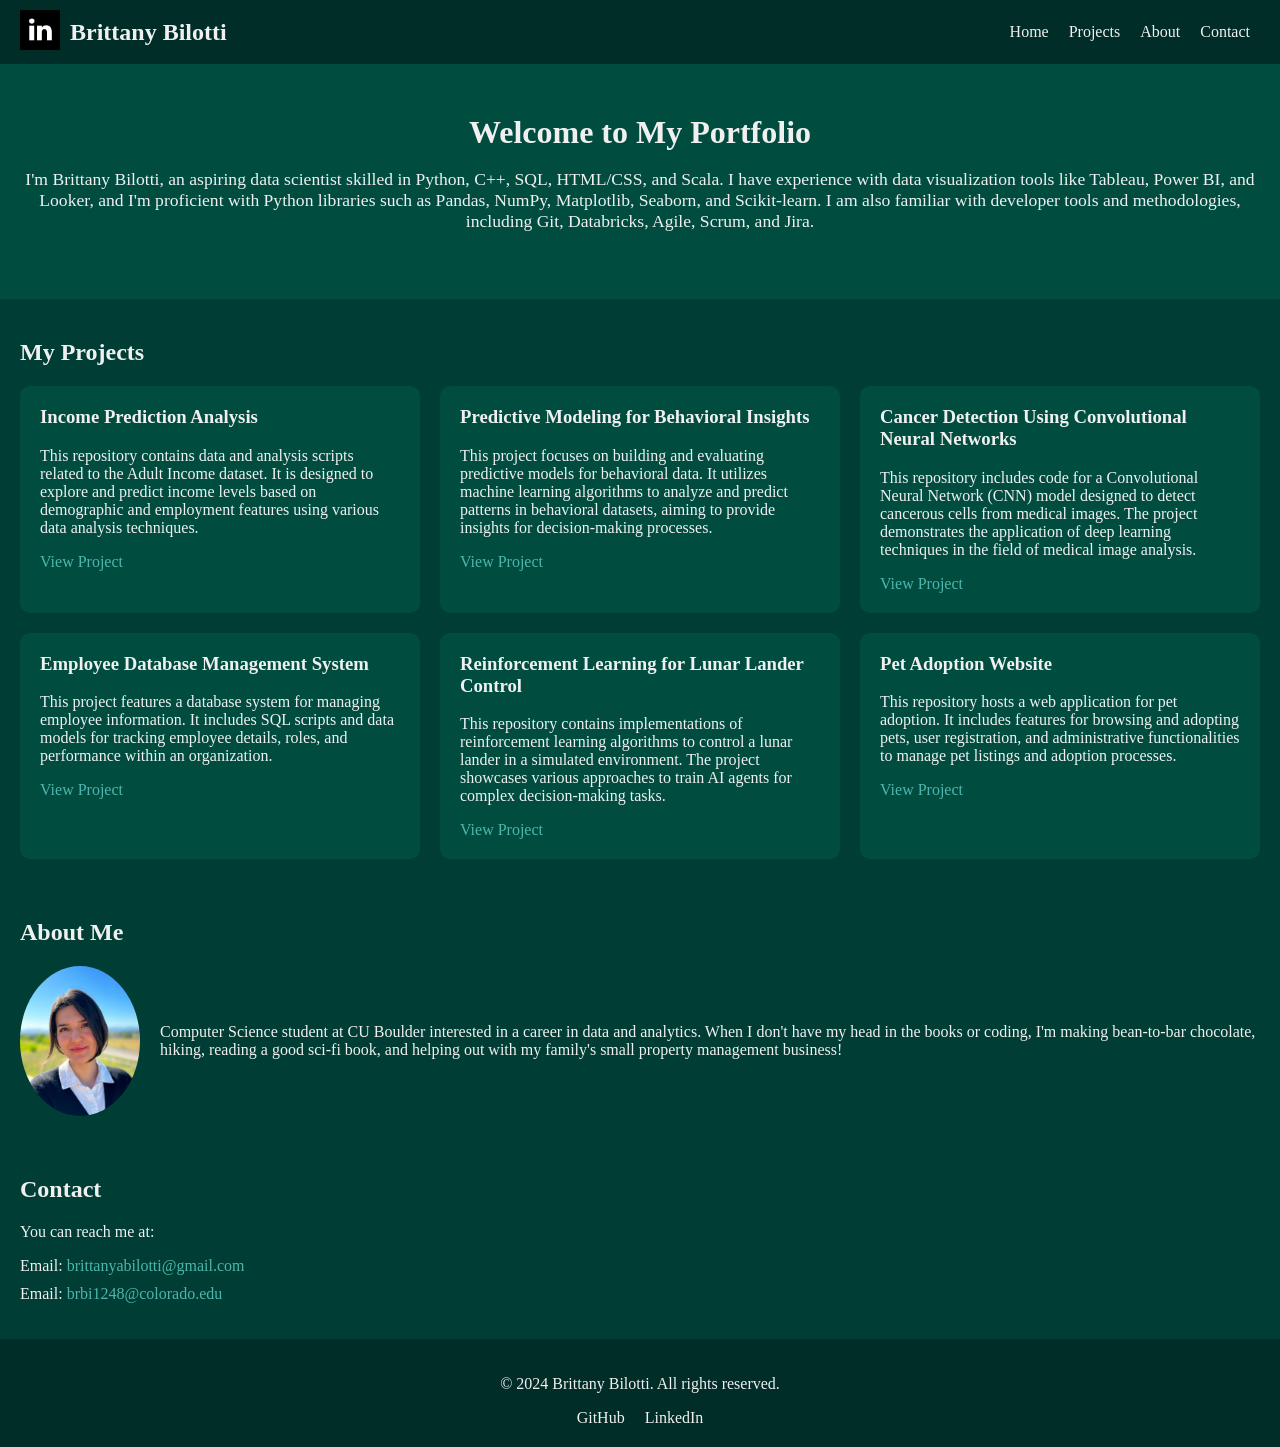
==== index.html @ fe2ffd47 "Update index.html" ====
<!DOCTYPE html>
<html lang="en">
<head>
    <meta charset="UTF-8">
    <meta name="viewport" content="width=device-width, initial-scale=1.0">
    <title>Brittany Bilotti - Data Scientist</title>
    <link rel="stylesheet" href="styles.css">
</head>
<body>
    <header>
        <div class="header-content">
            <a href="https://www.linkedin.com/in/brittanyalexbilotti" class="linkedin-icon">
                <img src="linkedin-logo.jpg" alt="LinkedIn">
            </a>
            <h1>Brittany Bilotti</h1>
            <nav>
                <ul>
                    <li><a href="#home">Home</a></li>
                    <li><a href="#projects">Projects</a></li>
                    <li><a href="#about">About</a></li>
                    <li><a href="#contact">Contact</a></li>
                </ul>
            </nav>
        </div>
    </header>
    <section id="home" class="hero">
    <h2>Welcome to My Portfolio</h2>
    <p>
        I'm Brittany Bilotti, an aspiring data scientist skilled in Python, C++, SQL, HTML/CSS, and Scala. I have experience with data visualization tools like Tableau, Power BI, and Looker, and I'm proficient with Python libraries such as Pandas, NumPy, Matplotlib, Seaborn, and Scikit-learn. I am also familiar with developer tools and methodologies, including Git, Databricks, Agile, Scrum, and Jira.
    </p>
</section>
    <section id="projects">
        <h2>My Projects</h2>
        <div class="project-grid">
            <!-- Project 1 -->
            <div class="project-card">
                <h3>Income Prediction Analysis</h3>
                <p>This repository contains data and analysis scripts related to the Adult Income dataset. It is designed to explore and predict income levels based on demographic and employment features using various data analysis techniques.</p>
                <a href="https://github.com/brbi1248/3022_Adult_Income_data" class="project-link">View Project</a>
            </div>

            <!-- Project 2 -->
            <div class="project-card">
                <h3>Predictive Modeling for Behavioral Insights</h3>
                <p>This project focuses on building and evaluating predictive models for behavioral data. It utilizes machine learning algorithms to analyze and predict patterns in behavioral datasets, aiming to provide insights for decision-making processes.</p>
                <a href="https://github.com/brbi1248/Behavioral-Predictive-Model" class="project-link">View Project</a>
            </div>

            <!-- Project 3 -->
            <div class="project-card">
                <h3>Cancer Detection Using Convolutional Neural Networks</h3>
                <p>This repository includes code for a Convolutional Neural Network (CNN) model designed to detect cancerous cells from medical images. The project demonstrates the application of deep learning techniques in the field of medical image analysis.</p>
                <a href="https://github.com/brbi1248/CNN_cancer_detection" class="project-link">View Project</a>
            </div>

            <!-- Project 4 -->
            <div class="project-card">
                <h3>Employee Database Management System</h3>
                <p>This project features a database system for managing employee information. It includes SQL scripts and data models for tracking employee details, roles, and performance within an organization.</p>
                <a href="https://github.com/brbi1248/Employee-Management-Database" class="project-link">View Project</a>
            </div>

            <!-- Project 5 -->
            <div class="project-card">
                <h3>Reinforcement Learning for Lunar Lander Control</h3>
                <p>This repository contains implementations of reinforcement learning algorithms to control a lunar lander in a simulated environment. The project showcases various approaches to train AI agents for complex decision-making tasks.</p>
                <a href="https://github.com/brbi1248/LunarLander_AI_ReinforcementLearning" class="project-link">View Project</a>
            </div>

            <!-- Project 6 -->
            <div class="project-card">
                <h3>Pet Adoption Website</h3>
                <p>This repository hosts a web application for pet adoption. It includes features for browsing and adopting pets, user registration, and administrative functionalities to manage pet listings and adoption processes.</p>
                <a href="https://github.com/brbi1248/Pet_Adoption_Website" class="project-link">View Project</a>
            </div>
        </div>
    </section>
    
    <section id="about">
        <h2>About Me</h2>
        <div class="about-content">
            <img src="profile-photo.jpg" alt="Profile Photo" class="profile-photo">
            <p>Computer Science student at CU Boulder interested in a career in data and analytics. When I don't have my head in the books or coding, I'm making bean-to-bar chocolate, hiking, reading a good sci-fi book, and helping out with my family's small property management business!</p>
        </div>
    </section>
    
    <section id="contact">
        <h2>Contact</h2>
        <p>You can reach me at:</p>
        <ul>
            <li>Email: <a href="mailto:brittanyabilotti@gmail.com">brittanyabilotti@gmail.com</a></li>
            <li>Email: <a href="mailto:brbi1248@colorado.edu">brbi1248@colorado.edu</a></li>
        </ul>
    </section>
    
    <footer>
        <p>&copy; 2024 Brittany Bilotti. All rights reserved.</p>
        <ul>
            <li><a href="https://github.com/brbi1248/brbi1248.github.io">GitHub</a></li>
            <li><a href="https://www.linkedin.com/in/brittanyalexbilotti">LinkedIn</a></li>
        </ul>
    </footer>
</body>
</html>
---- styles.css ----
/* General body styling */
body {
    font-family: 'Playfair Display', serif; /* Use Playfair Display font */
    background-color: #003d34; /* Dark forest green background */
    color: #f0f0f0; /* Off-white text color with a warmer tone */
    margin: 0;
    padding: 0;
}

/* Hero section styling */
.hero {
    background-color: #004d40; /* Background color of the hero section */
    padding: 20px 10px; /* Reduced padding for a more compact look */
    text-align: center;
}

.hero h2 {
    margin: 0;
    font-size: 1.8em; /* Slightly smaller font size */
    font-family: 'Playfair Display', serif;
    color: #f0f0f0; /* Off-white text color */
}

.hero p {
    font-size: 1.1em; /* Slightly smaller font size */
    color: #f0f0f0; /* Off-white text color */
}

.skills-list {
    list-style-type: none;
    padding: 0;
    margin: 20px 0; /* Adjusted margin */
    display: inline-block; /* Keeps the list centered */
}

.skills-list li {
    margin-bottom: 8px; /* Reduced margin for a more compact appearance */
    font-size: 1em; /* Consistent font size */
    color: #f0f0f0; /* Off-white text color */
}

.skills-list li strong {
    color: #4db6ac; /* Teal color for categories */
}



/* Header styling */
header {
    background-color: #002d27; /* Slightly darker green for header */
    padding: 10px 20px; /* Adjusted padding */
    color: #f0f0f0; /* Off-white text color with a warmer tone */
}

.header-content {
    display: flex;
    align-items: center;
}

.header-content h1 {
    margin: 0;
    margin-left: 10px; /* Space between LinkedIn icon and name */
    font-size: 1.5em; /* Adjust font size if needed */
}

nav {
    margin-left: auto; /* Pushes the navigation to the right */
}

nav ul {
    list-style-type: none;
    margin: 0;
    padding: 0;
    display: flex;
}

nav ul li {
    margin: 0 10px;
}

nav ul li a {
    color: #f0f0f0; /* Off-white text color with a warmer tone */
    text-decoration: none;
}

/* LinkedIn icon styling */
.linkedin-icon img {
    width: 40px; /* Adjust the size as needed */
    height: auto; /* Maintain aspect ratio */
}

/* Hero section styling */
.hero {
    background-color: #004d40; /* Slightly lighter green */
    padding: 50px 20px;
    text-align: center;
}

.hero h2 {
    margin: 0;
    font-size: 2em;
    font-family: 'Playfair Display', serif; /* Ensure h2 uses Playfair Display */
    color: #f0f0f0; /* Off-white text color with a warmer tone */
}

/* Project section styling */
#projects {
    padding: 20px;
}

.project-grid {
    display: grid;
    grid-template-columns: repeat(auto-fill, minmax(300px, 1fr));
    gap: 20px;
}

.project-card {
    background-color: #004d40; /* Slightly lighter green */
    padding: 20px;
    border-radius: 10px;
}

.project-card h3 {
    margin-top: 0;
    font-family: 'Playfair Display', serif; /* Ensure project titles use Playfair Display */
    color: #f0f0f0; /* Off-white text color with a warmer tone */
}

.project-link {
    color: #4db6ac; /* Teal color for links */
    text-decoration: none;
}

/* About section styling */
#about {
    padding: 20px;
}

.about-content {
    display: flex;
    align-items: center;
    gap: 20px;
}

.profile-photo {
    border-radius: 50%;
    width: 150px; /* Adjust size as needed */
    height: 150px; /* Adjust size as needed */
    object-fit: cover;
}

/* Contact section styling */
#contact {
    padding: 20px;
}

#contact ul {
    list-style-type: none;
    padding: 0;
}

#contact ul li {
    margin-bottom: 10px;
}

#contact a {
    color: #4db6ac; /* Teal color for links */
    text-decoration: none;
}

/* Footer styling */
footer {
    background-color: #002d27; /* Slightly darker green for footer */
    padding: 20px;
    text-align: center;
    color: #f0f0f0; /* Off-white text color with a warmer tone */
}

footer ul {
    list-style-type: none;
    padding: 0;
    margin: 0;
    display: flex;
    justify-content: center;
}

footer ul li {
    margin: 0 10px;
}

footer ul li a {
    color: #f0f0f0; /* Off-white text color with a warmer tone */
    text-decoration: none;
}
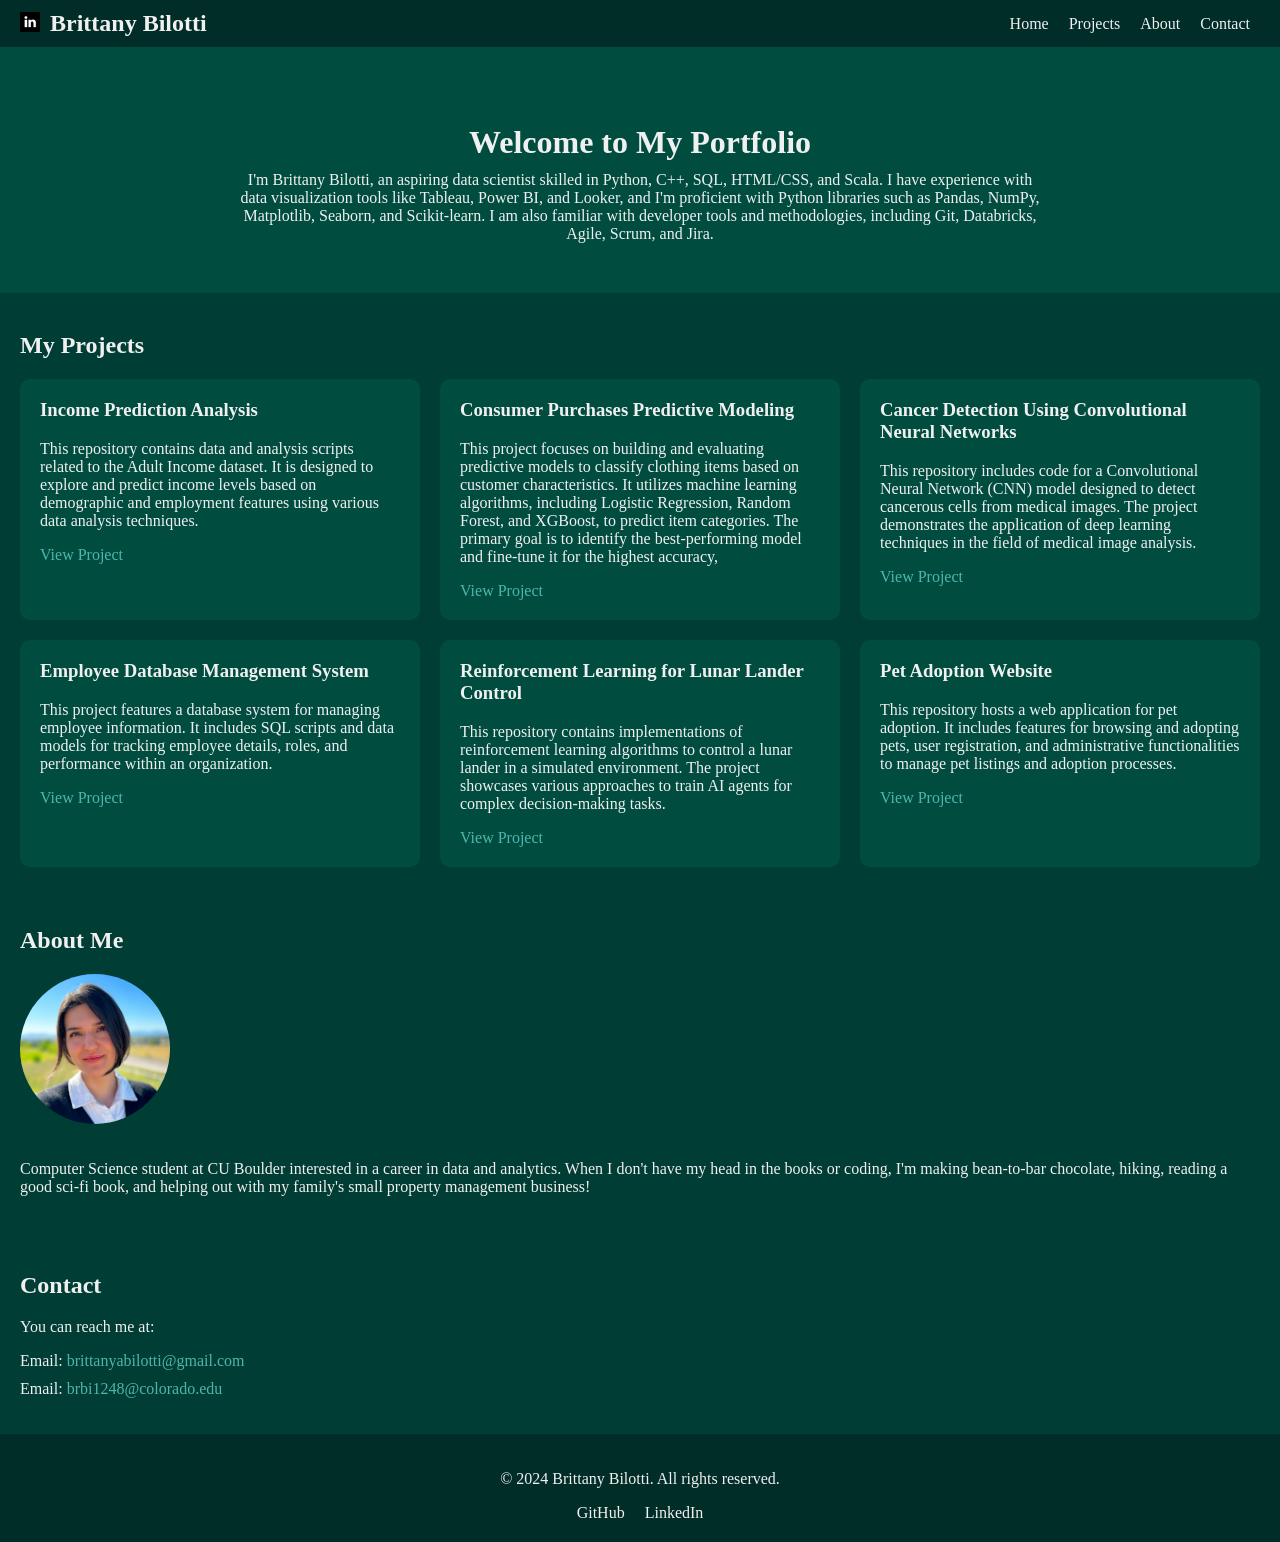
==== commit 0ff508f5: "Update index.html" ====
--- a/index.html
+++ b/index.html
@@ -41,8 +41,8 @@
 
             <!-- Project 2 -->
             <div class="project-card">
-                <h3>Predictive Modeling for Behavioral Insights</h3>
-                <p>This project focuses on building and evaluating predictive models for behavioral data. It utilizes machine learning algorithms to analyze and predict patterns in behavioral datasets, aiming to provide insights for decision-making processes.</p>
+                <h3>Consumer Purchases Predictive Modeling</h3>
+                <p>This project focuses on building and evaluating predictive models to classify clothing items based on customer characteristics. It utilizes machine learning algorithms, including Logistic Regression, Random Forest, and XGBoost, to predict item categories. The primary goal is to identify the best-performing model and fine-tune it for the highest accuracy,</p></p>
                 <a href="https://github.com/brbi1248/Behavioral-Predictive-Model" class="project-link">View Project</a>
             </div>
 
--- a/styles.css
+++ b/styles.css
@@ -9,41 +9,23 @@
 
 /* Hero section styling */
 .hero {
-    background-color: #004d40; /* Background color of the hero section */
-    padding: 20px 10px; /* Reduced padding for a more compact look */
+    background-color: #004d40; /* Slightly lighter green */
+    padding: 50px 20px;
     text-align: center;
 }
 
 .hero h2 {
-    margin: 0;
-    font-size: 1.8em; /* Slightly smaller font size */
-    font-family: 'Playfair Display', serif;
+    font-size: 2em;
+    margin-bottom: 10px;
     color: #f0f0f0; /* Off-white text color */
 }
 
 .hero p {
-    font-size: 1.1em; /* Slightly smaller font size */
+    font-size: 1em;
     color: #f0f0f0; /* Off-white text color */
+    max-width: 800px; /* Limit width for better readability */
+    margin: 0 auto; /* Center the text */
 }
-
-.skills-list {
-    list-style-type: none;
-    padding: 0;
-    margin: 20px 0; /* Adjusted margin */
-    display: inline-block; /* Keeps the list centered */
-}
-
-.skills-list li {
-    margin-bottom: 8px; /* Reduced margin for a more compact appearance */
-    font-size: 1em; /* Consistent font size */
-    color: #f0f0f0; /* Off-white text color */
-}
-
-.skills-list li strong {
-    color: #4db6ac; /* Teal color for categories */
-}
-
-
 
 /* Header styling */
 header {
@@ -54,14 +36,20 @@
 
 .header-content {
     display: flex;
-    align-items: center;
+    align-items: center; /* Align items vertically */
 }
 
 .header-content h1 {
-    margin: 0;
-    margin-left: 10px; /* Space between LinkedIn icon and name */
+    margin: 0 0 0 10px; /* Space between LinkedIn icon and name */
     font-size: 1.5em; /* Adjust font size if needed */
 }
+
+/* LinkedIn icon styling */
+.linkedin-icon img {
+    width: 20px; /* Adjust size as needed */
+    height: auto; /* Maintain aspect ratio */
+}
+
 
 nav {
     margin-left: auto; /* Pushes the navigation to the right */
@@ -71,36 +59,16 @@
     list-style-type: none;
     margin: 0;
     padding: 0;
-    display: flex;
+    display: flex; /* Keep navigation in a row */
 }
 
 nav ul li {
-    margin: 0 10px;
+    margin: 0 10px; /* Space between nav items */
 }
 
 nav ul li a {
     color: #f0f0f0; /* Off-white text color with a warmer tone */
     text-decoration: none;
-}
-
-/* LinkedIn icon styling */
-.linkedin-icon img {
-    width: 40px; /* Adjust the size as needed */
-    height: auto; /* Maintain aspect ratio */
-}
-
-/* Hero section styling */
-.hero {
-    background-color: #004d40; /* Slightly lighter green */
-    padding: 50px 20px;
-    text-align: center;
-}
-
-.hero h2 {
-    margin: 0;
-    font-size: 2em;
-    font-family: 'Playfair Display', serif; /* Ensure h2 uses Playfair Display */
-    color: #f0f0f0; /* Off-white text color with a warmer tone */
 }
 
 /* Project section styling */
@@ -110,7 +78,7 @@
 
 .project-grid {
     display: grid;
-    grid-template-columns: repeat(auto-fill, minmax(300px, 1fr));
+    grid-template-columns: repeat(auto-fill, minmax(300px, 1fr)); /* Responsive grid */
     gap: 20px;
 }
 
@@ -122,7 +90,6 @@
 
 .project-card h3 {
     margin-top: 0;
-    font-family: 'Playfair Display', serif; /* Ensure project titles use Playfair Display */
     color: #f0f0f0; /* Off-white text color with a warmer tone */
 }
 
@@ -140,6 +107,7 @@
     display: flex;
     align-items: center;
     gap: 20px;
+    flex-wrap: wrap; /* Allow wrapping for smaller screens */
 }
 
 .profile-photo {
@@ -192,3 +160,25 @@
     color: #f0f0f0; /* Off-white text color with a warmer tone */
     text-decoration: none;
 }
+
+/* Responsive styles */
+@media (max-width: 600px) {
+    .header-content {
+        flex-direction: column; /* Stack header items vertically */
+        align-items: flex-start; /* Align items to the left */
+    }
+
+    nav ul {
+        flex-direction: column; /* Stack navigation links */
+        align-items: flex-start; /* Align links to the left */
+    }
+
+    nav ul li {
+        margin: 5px 0; /* Adjust margin for vertical stacking */
+    }
+
+    .about-content {
+        flex-direction: column; /* Stack about section items */
+        text-align: center; /* Center text */
+    }
+}
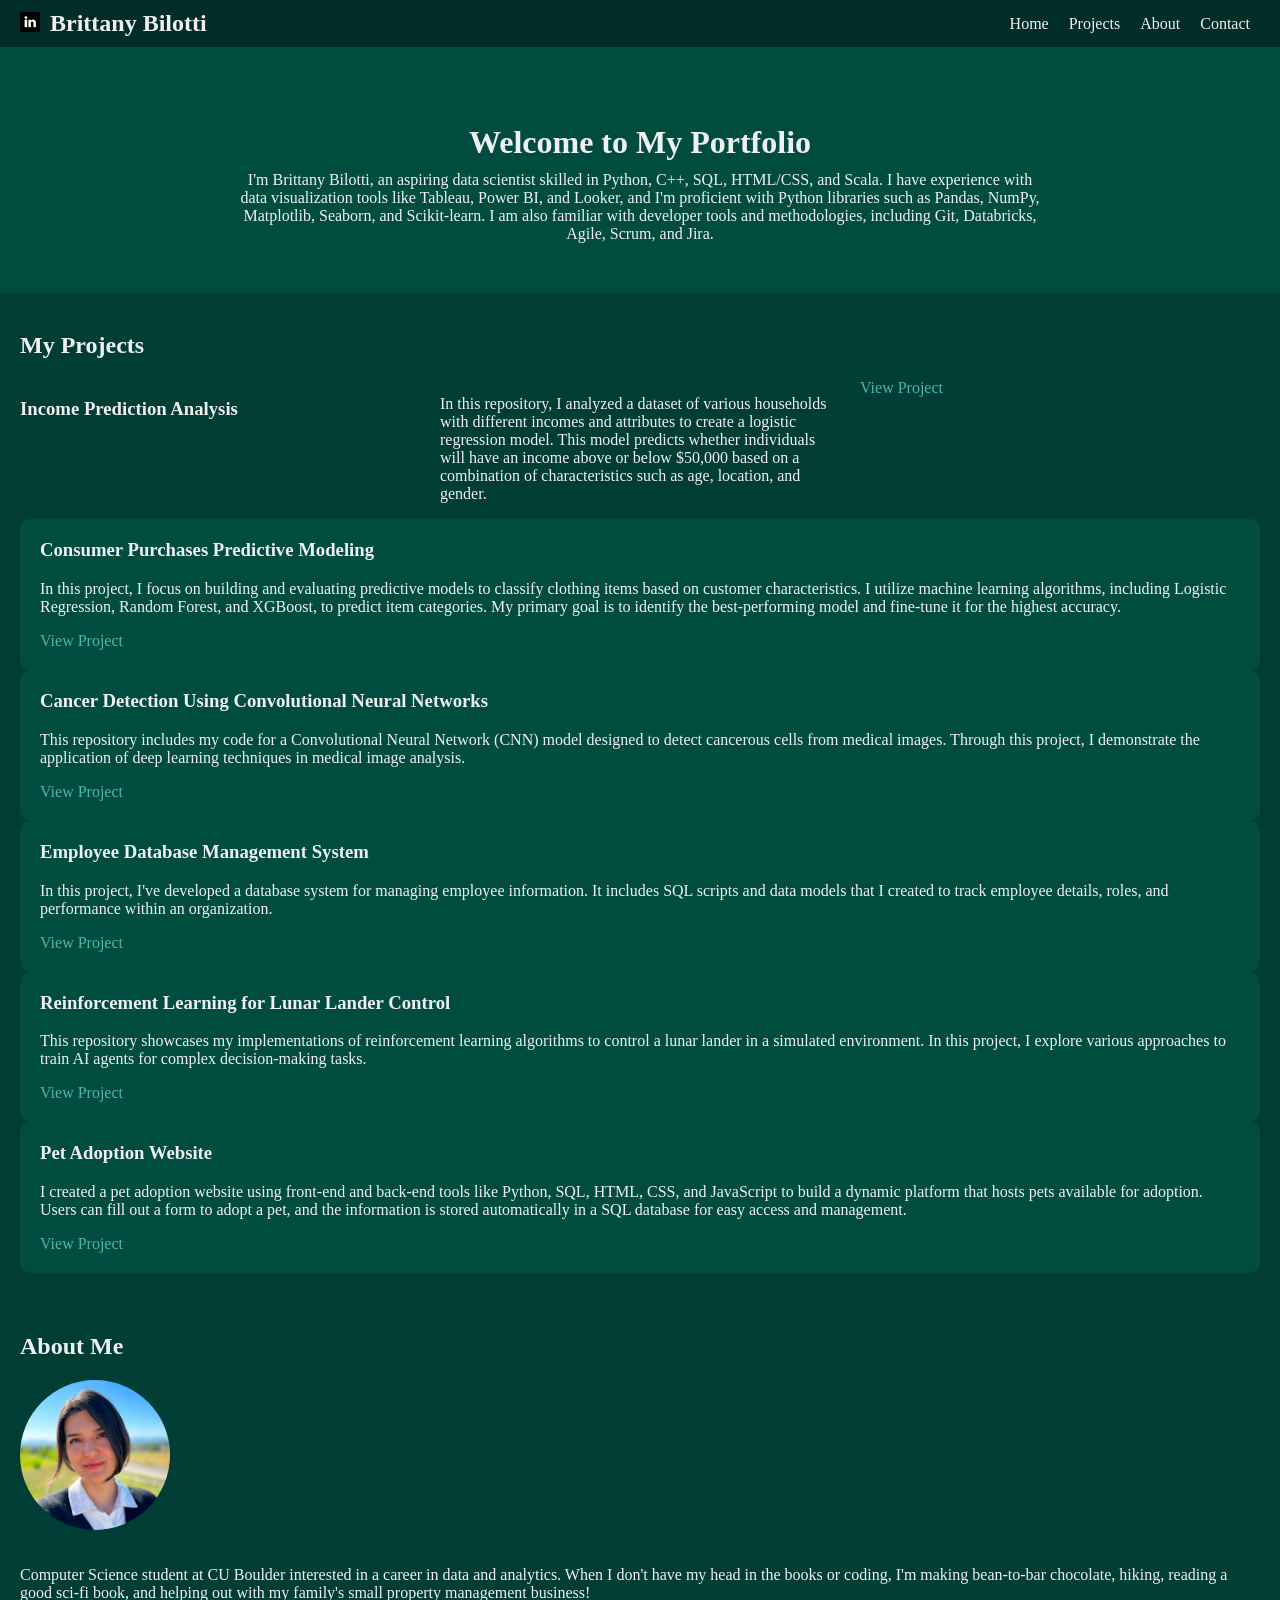
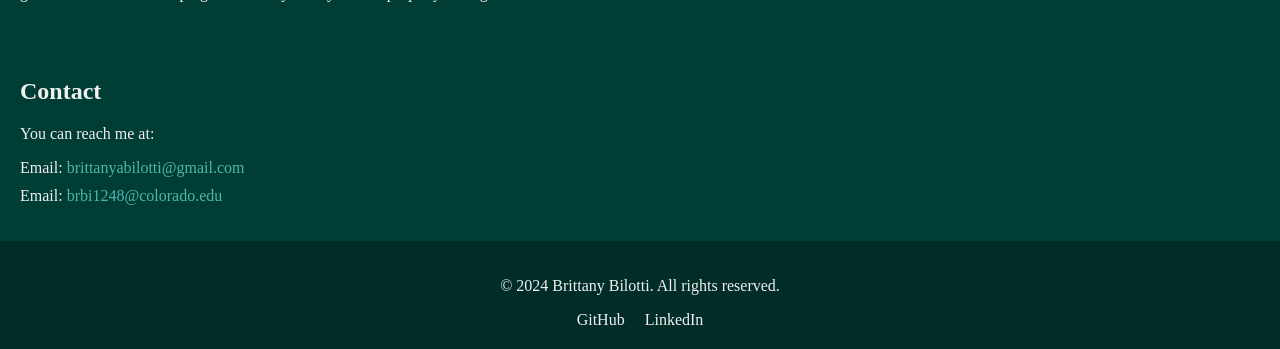
==== commit 309503b3: "Update index.html" ====
--- a/index.html
+++ b/index.html
@@ -32,47 +32,45 @@
     <section id="projects">
         <h2>My Projects</h2>
         <div class="project-grid">
-            <!-- Project 1 -->
-            <div class="project-card">
-                <h3>Income Prediction Analysis</h3>
-                <p>This repository contains data and analysis scripts related to the Adult Income dataset. It is designed to explore and predict income levels based on demographic and employment features using various data analysis techniques.</p>
-                <a href="https://github.com/brbi1248/3022_Adult_Income_data" class="project-link">View Project</a>
-            </div>
+            <h3>Income Prediction Analysis</h3>
+<p>In this repository, I analyzed a dataset of various households with different incomes and attributes to create a logistic regression model. This model predicts whether individuals will have an income above or below $50,000 based on a combination of characteristics such as age, location, and gender.</p>
+<a href="https://github.com/brbi1248/3022_Adult_Income_data" class="project-link">View Project</a>
+</div>
 
-            <!-- Project 2 -->
-            <div class="project-card">
-                <h3>Consumer Purchases Predictive Modeling</h3>
-                <p>This project focuses on building and evaluating predictive models to classify clothing items based on customer characteristics. It utilizes machine learning algorithms, including Logistic Regression, Random Forest, and XGBoost, to predict item categories. The primary goal is to identify the best-performing model and fine-tune it for the highest accuracy,</p></p>
-                <a href="https://github.com/brbi1248/Behavioral-Predictive-Model" class="project-link">View Project</a>
-            </div>
+<!-- Project 2 -->
+<div class="project-card">
+    <h3>Consumer Purchases Predictive Modeling</h3>
+    <p>In this project, I focus on building and evaluating predictive models to classify clothing items based on customer characteristics. I utilize machine learning algorithms, including Logistic Regression, Random Forest, and XGBoost, to predict item categories. My primary goal is to identify the best-performing model and fine-tune it for the highest accuracy.</p>
+    <a href="https://github.com/brbi1248/Consumer-Purchase-Predictive-Model" class="project-link">View Project</a>
+</div>
 
-            <!-- Project 3 -->
-            <div class="project-card">
-                <h3>Cancer Detection Using Convolutional Neural Networks</h3>
-                <p>This repository includes code for a Convolutional Neural Network (CNN) model designed to detect cancerous cells from medical images. The project demonstrates the application of deep learning techniques in the field of medical image analysis.</p>
-                <a href="https://github.com/brbi1248/CNN_cancer_detection" class="project-link">View Project</a>
-            </div>
+<!-- Project 3 -->
+<div class="project-card">
+    <h3>Cancer Detection Using Convolutional Neural Networks</h3>
+    <p>This repository includes my code for a Convolutional Neural Network (CNN) model designed to detect cancerous cells from medical images. Through this project, I demonstrate the application of deep learning techniques in medical image analysis.</p>
+    <a href="https://github.com/brbi1248/CNN_cancer_detection" class="project-link">View Project</a>
+</div>
 
-            <!-- Project 4 -->
-            <div class="project-card">
-                <h3>Employee Database Management System</h3>
-                <p>This project features a database system for managing employee information. It includes SQL scripts and data models for tracking employee details, roles, and performance within an organization.</p>
-                <a href="https://github.com/brbi1248/Employee-Management-Database" class="project-link">View Project</a>
-            </div>
+<!-- Project 4 -->
+<div class="project-card">
+    <h3>Employee Database Management System</h3>
+    <p>In this project, I've developed a database system for managing employee information. It includes SQL scripts and data models that I created to track employee details, roles, and performance within an organization.</p>
+    <a href="https://github.com/brbi1248/Employee-Management-Database" class="project-link">View Project</a>
+</div>
 
-            <!-- Project 5 -->
-            <div class="project-card">
-                <h3>Reinforcement Learning for Lunar Lander Control</h3>
-                <p>This repository contains implementations of reinforcement learning algorithms to control a lunar lander in a simulated environment. The project showcases various approaches to train AI agents for complex decision-making tasks.</p>
-                <a href="https://github.com/brbi1248/LunarLander_AI_ReinforcementLearning" class="project-link">View Project</a>
-            </div>
+<!-- Project 5 -->
+<div class="project-card">
+    <h3>Reinforcement Learning for Lunar Lander Control</h3>
+    <p>This repository showcases my implementations of reinforcement learning algorithms to control a lunar lander in a simulated environment. In this project, I explore various approaches to train AI agents for complex decision-making tasks.</p>
+    <a href="https://github.com/brbi1248/LunarLander_AI_ReinforcementLearning" class="project-link">View Project</a>
+</div>
 
-            <!-- Project 6 -->
-            <div class="project-card">
-                <h3>Pet Adoption Website</h3>
-                <p>This repository hosts a web application for pet adoption. It includes features for browsing and adopting pets, user registration, and administrative functionalities to manage pet listings and adoption processes.</p>
-                <a href="https://github.com/brbi1248/Pet_Adoption_Website" class="project-link">View Project</a>
-            </div>
+<!-- Project 6 -->
+<div class="project-card">
+    <h3>Pet Adoption Website</h3>
+    <p>I created a pet adoption website using front-end and back-end tools like Python, SQL, HTML, CSS, and JavaScript to build a dynamic platform that hosts pets available for adoption. Users can fill out a form to adopt a pet, and the information is stored automatically in a SQL database for easy access and management.</p>
+    <a href="https://github.com/brbi1248/Pet_Adoption_Website" class="project-link">View Project</a>
+</div>
         </div>
     </section>
     
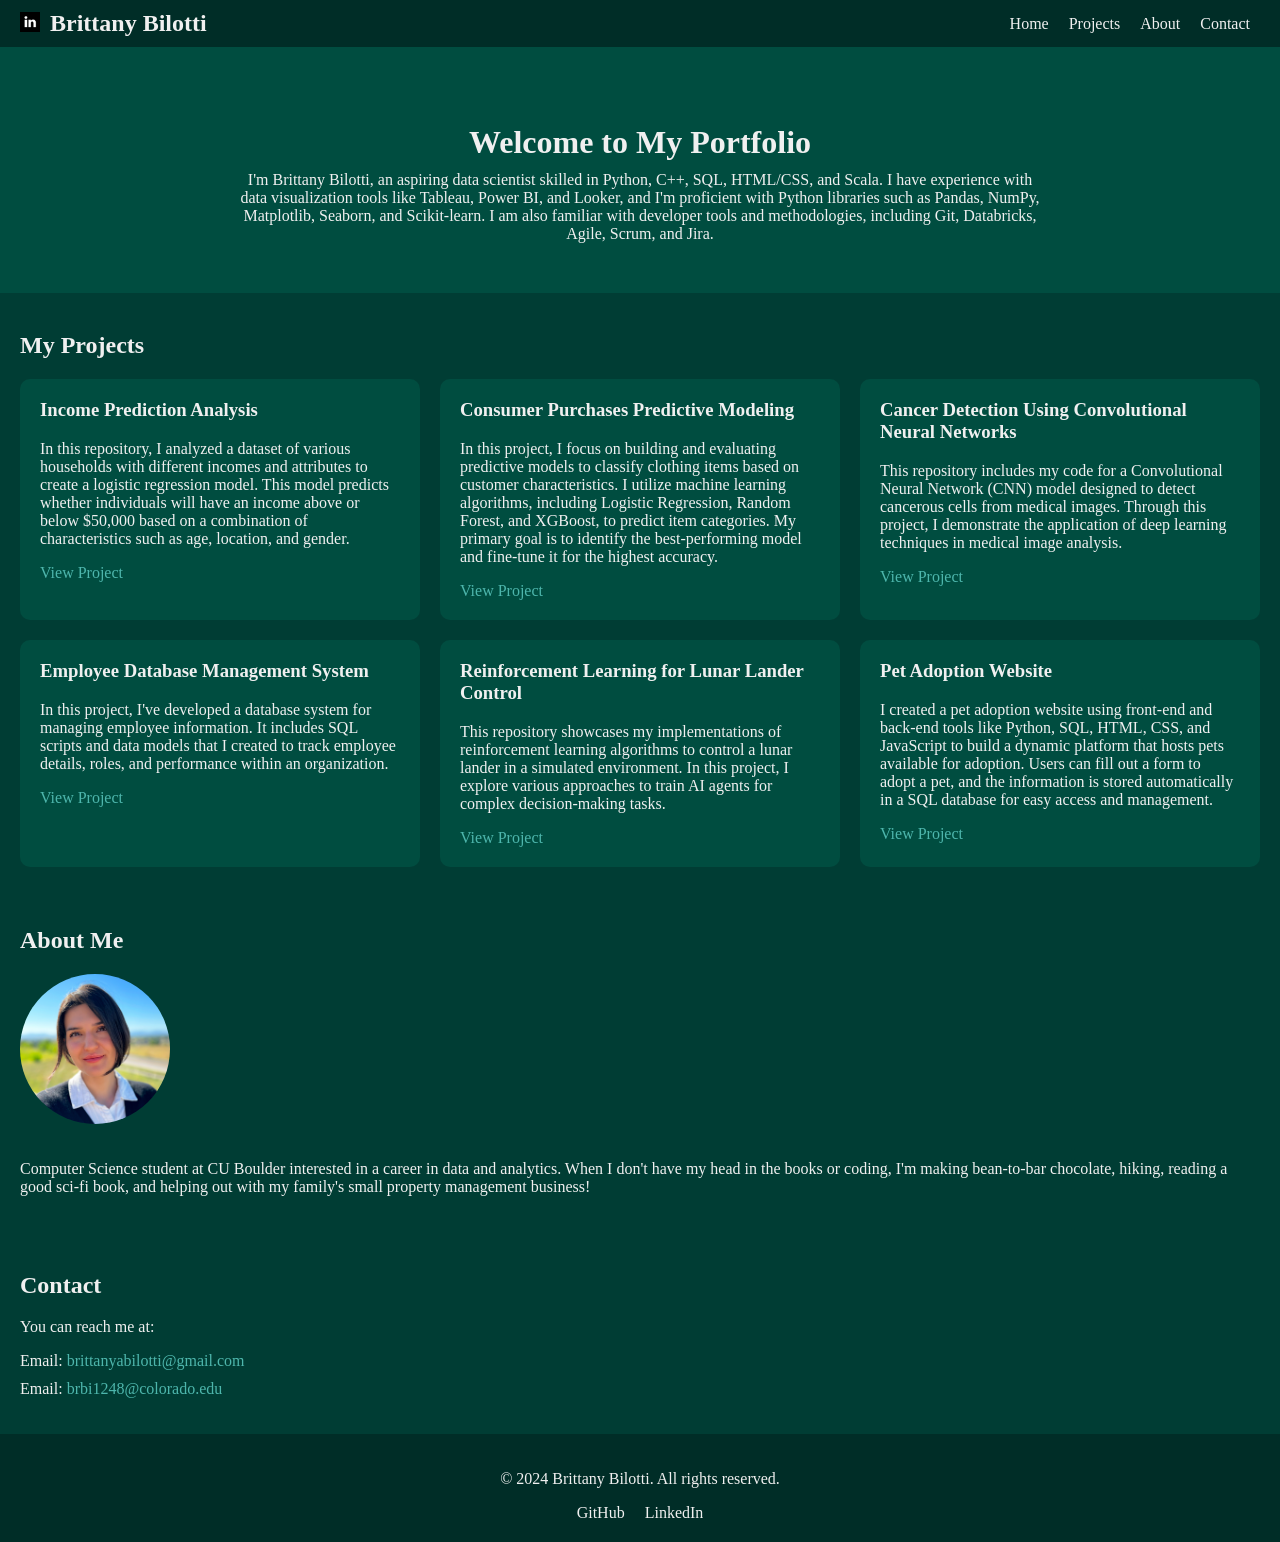
==== commit b84aab55: "Update index.html" ====
--- a/index.html
+++ b/index.html
@@ -3,14 +3,14 @@
 <head>
     <meta charset="UTF-8">
     <meta name="viewport" content="width=device-width, initial-scale=1.0">
-    <title>Brittany Bilotti - Data Scientist</title>
+    <title>Brittany Bilotti - Data Scientist Portfolio</title>
     <link rel="stylesheet" href="styles.css">
 </head>
 <body>
     <header>
         <div class="header-content">
             <a href="https://www.linkedin.com/in/brittanyalexbilotti" class="linkedin-icon">
-                <img src="linkedin-logo.jpg" alt="LinkedIn">
+                <img src="linkedin-logo.jpg" alt="LinkedIn Logo">
             </a>
             <h1>Brittany Bilotti</h1>
             <nav>
@@ -23,65 +23,63 @@
             </nav>
         </div>
     </header>
+
     <section id="home" class="hero">
-    <h2>Welcome to My Portfolio</h2>
-    <p>
-        I'm Brittany Bilotti, an aspiring data scientist skilled in Python, C++, SQL, HTML/CSS, and Scala. I have experience with data visualization tools like Tableau, Power BI, and Looker, and I'm proficient with Python libraries such as Pandas, NumPy, Matplotlib, Seaborn, and Scikit-learn. I am also familiar with developer tools and methodologies, including Git, Databricks, Agile, Scrum, and Jira.
-    </p>
-</section>
+        <h2>Welcome to My Portfolio</h2>
+        <p>
+            I'm Brittany Bilotti, an aspiring data scientist skilled in Python, C++, SQL, HTML/CSS, and Scala. I have experience with data visualization tools like Tableau, Power BI, and Looker, and I'm proficient with Python libraries such as Pandas, NumPy, Matplotlib, Seaborn, and Scikit-learn. I am also familiar with developer tools and methodologies, including Git, Databricks, Agile, Scrum, and Jira.
+        </p>
+    </section>
+
     <section id="projects">
         <h2>My Projects</h2>
         <div class="project-grid">
-            <h3>Income Prediction Analysis</h3>
-<p>In this repository, I analyzed a dataset of various households with different incomes and attributes to create a logistic regression model. This model predicts whether individuals will have an income above or below $50,000 based on a combination of characteristics such as age, location, and gender.</p>
-<a href="https://github.com/brbi1248/3022_Adult_Income_data" class="project-link">View Project</a>
-</div>
+            <article class="project-card">
+                <h3>Income Prediction Analysis</h3>
+                <p>In this repository, I analyzed a dataset of various households with different incomes and attributes to create a logistic regression model. This model predicts whether individuals will have an income above or below $50,000 based on a combination of characteristics such as age, location, and gender.</p>
+                <a href="https://github.com/brbi1248/3022_Adult_Income_data" class="project-link">View Project</a>
+            </article>
 
-<!-- Project 2 -->
-<div class="project-card">
-    <h3>Consumer Purchases Predictive Modeling</h3>
-    <p>In this project, I focus on building and evaluating predictive models to classify clothing items based on customer characteristics. I utilize machine learning algorithms, including Logistic Regression, Random Forest, and XGBoost, to predict item categories. My primary goal is to identify the best-performing model and fine-tune it for the highest accuracy.</p>
-    <a href="https://github.com/brbi1248/Consumer-Purchase-Predictive-Model" class="project-link">View Project</a>
-</div>
+            <article class="project-card">
+                <h3>Consumer Purchases Predictive Modeling</h3>
+                <p>In this project, I focus on building and evaluating predictive models to classify clothing items based on customer characteristics. I utilize machine learning algorithms, including Logistic Regression, Random Forest, and XGBoost, to predict item categories. My primary goal is to identify the best-performing model and fine-tune it for the highest accuracy.</p>
+                <a href="https://github.com/brbi1248/Consumer-Purchase-Predictive-Model" class="project-link">View Project</a>
+            </article>
 
-<!-- Project 3 -->
-<div class="project-card">
-    <h3>Cancer Detection Using Convolutional Neural Networks</h3>
-    <p>This repository includes my code for a Convolutional Neural Network (CNN) model designed to detect cancerous cells from medical images. Through this project, I demonstrate the application of deep learning techniques in medical image analysis.</p>
-    <a href="https://github.com/brbi1248/CNN_cancer_detection" class="project-link">View Project</a>
-</div>
+            <article class="project-card">
+                <h3>Cancer Detection Using Convolutional Neural Networks</h3>
+                <p>This repository includes my code for a Convolutional Neural Network (CNN) model designed to detect cancerous cells from medical images. Through this project, I demonstrate the application of deep learning techniques in medical image analysis.</p>
+                <a href="https://github.com/brbi1248/CNN_cancer_detection" class="project-link">View Project</a>
+            </article>
 
-<!-- Project 4 -->
-<div class="project-card">
-    <h3>Employee Database Management System</h3>
-    <p>In this project, I've developed a database system for managing employee information. It includes SQL scripts and data models that I created to track employee details, roles, and performance within an organization.</p>
-    <a href="https://github.com/brbi1248/Employee-Management-Database" class="project-link">View Project</a>
-</div>
+            <article class="project-card">
+                <h3>Employee Database Management System</h3>
+                <p>In this project, I've developed a database system for managing employee information. It includes SQL scripts and data models that I created to track employee details, roles, and performance within an organization.</p>
+                <a href="https://github.com/brbi1248/Employee-Management-Database" class="project-link">View Project</a>
+            </article>
 
-<!-- Project 5 -->
-<div class="project-card">
-    <h3>Reinforcement Learning for Lunar Lander Control</h3>
-    <p>This repository showcases my implementations of reinforcement learning algorithms to control a lunar lander in a simulated environment. In this project, I explore various approaches to train AI agents for complex decision-making tasks.</p>
-    <a href="https://github.com/brbi1248/LunarLander_AI_ReinforcementLearning" class="project-link">View Project</a>
-</div>
+            <article class="project-card">
+                <h3>Reinforcement Learning for Lunar Lander Control</h3>
+                <p>This repository showcases my implementations of reinforcement learning algorithms to control a lunar lander in a simulated environment. In this project, I explore various approaches to train AI agents for complex decision-making tasks.</p>
+                <a href="https://github.com/brbi1248/LunarLander_AI_ReinforcementLearning" class="project-link">View Project</a>
+            </article>
 
-<!-- Project 6 -->
-<div class="project-card">
-    <h3>Pet Adoption Website</h3>
-    <p>I created a pet adoption website using front-end and back-end tools like Python, SQL, HTML, CSS, and JavaScript to build a dynamic platform that hosts pets available for adoption. Users can fill out a form to adopt a pet, and the information is stored automatically in a SQL database for easy access and management.</p>
-    <a href="https://github.com/brbi1248/Pet_Adoption_Website" class="project-link">View Project</a>
-</div>
+            <article class="project-card">
+                <h3>Pet Adoption Website</h3>
+                <p>I created a pet adoption website using front-end and back-end tools like Python, SQL, HTML, CSS, and JavaScript to build a dynamic platform that hosts pets available for adoption. Users can fill out a form to adopt a pet, and the information is stored automatically in a SQL database for easy access and management.</p>
+                <a href="https://github.com/brbi1248/Pet_Adoption_Website" class="project-link">View Project</a>
+            </article>
         </div>
     </section>
-    
+
     <section id="about">
         <h2>About Me</h2>
         <div class="about-content">
-            <img src="profile-photo.jpg" alt="Profile Photo" class="profile-photo">
+            <img src="profile-photo.jpg" alt="Brittany Bilotti Profile Photo" class="profile-photo">
             <p>Computer Science student at CU Boulder interested in a career in data and analytics. When I don't have my head in the books or coding, I'm making bean-to-bar chocolate, hiking, reading a good sci-fi book, and helping out with my family's small property management business!</p>
         </div>
     </section>
-    
+
     <section id="contact">
         <h2>Contact</h2>
         <p>You can reach me at:</p>
@@ -90,7 +88,7 @@
             <li>Email: <a href="mailto:brbi1248@colorado.edu">brbi1248@colorado.edu</a></li>
         </ul>
     </section>
-    
+
     <footer>
         <p>&copy; 2024 Brittany Bilotti. All rights reserved.</p>
         <ul>
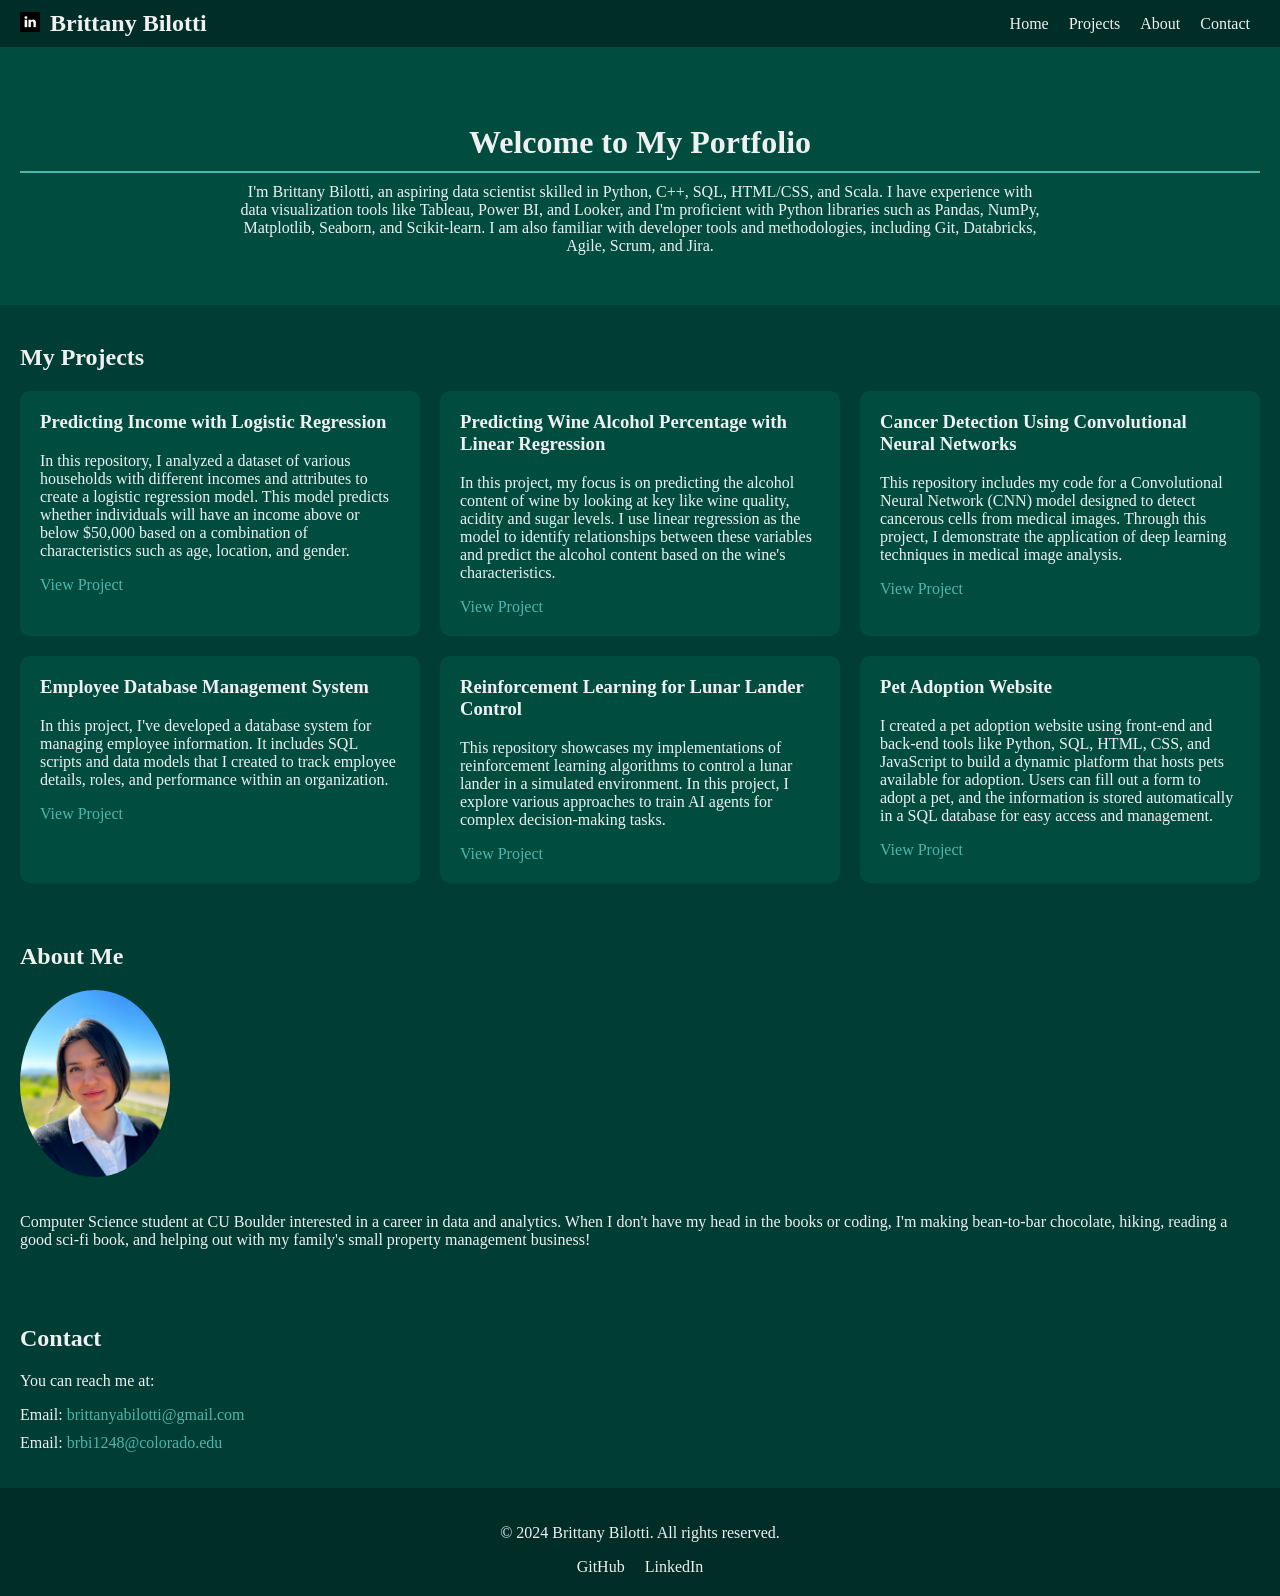
==== commit d30ee3f4: "Update index.html" ====
--- a/index.html
+++ b/index.html
@@ -35,15 +35,15 @@
         <h2>My Projects</h2>
         <div class="project-grid">
             <article class="project-card">
-                <h3>Income Prediction Analysis</h3>
+                <h3>Predicting Income with Logistic Regression</h3>
                 <p>In this repository, I analyzed a dataset of various households with different incomes and attributes to create a logistic regression model. This model predicts whether individuals will have an income above or below $50,000 based on a combination of characteristics such as age, location, and gender.</p>
                 <a href="https://github.com/brbi1248/3022_Adult_Income_data" class="project-link">View Project</a>
             </article>
 
             <article class="project-card">
-                <h3>Consumer Purchases Predictive Modeling</h3>
-                <p>In this project, I focus on building and evaluating predictive models to classify clothing items based on customer characteristics. I utilize machine learning algorithms, including Logistic Regression, Random Forest, and XGBoost, to predict item categories. My primary goal is to identify the best-performing model and fine-tune it for the highest accuracy.</p>
-                <a href="https://github.com/brbi1248/Consumer-Purchase-Predictive-Model" class="project-link">View Project</a>
+                <h3>Predicting Wine Alcohol Percentage with Linear Regression</h3>
+                <p>In this project, my focus is on predicting the alcohol content of wine by looking at key like wine quality, acidity and sugar levels. I use linear regression as the model to identify relationships between these variables and predict the alcohol content based on the wine's characteristics.</p>
+                <a href="https://github.com/brbi1248/Wine_Quality" class="project-link">View Project</a>
             </article>
 
             <article class="project-card">
--- a/styles.css
+++ b/styles.css
@@ -18,6 +18,8 @@
     font-size: 2em;
     margin-bottom: 10px;
     color: #f0f0f0; /* Off-white text color */
+    border-bottom: 2px solid #4db6ac; /* Adding a border for emphasis */
+    padding-bottom: 10px; /* Space below the heading */
 }
 
 .hero p {
@@ -50,7 +52,6 @@
     height: auto; /* Maintain aspect ratio */
 }
 
-
 nav {
     margin-left: auto; /* Pushes the navigation to the right */
 }
@@ -69,6 +70,11 @@
 nav ul li a {
     color: #f0f0f0; /* Off-white text color with a warmer tone */
     text-decoration: none;
+}
+
+/* Hover effect for navigation links */
+nav ul li a:hover {
+    color: #80cbc4; /* Change to a lighter teal on hover */
 }
 
 /* Project section styling */
@@ -98,6 +104,11 @@
     text-decoration: none;
 }
 
+/* Hover effect for project links */
+.project-link:hover {
+    color: #80cbc4; /* Change to a lighter teal on hover */
+}
+
 /* About section styling */
 #about {
     padding: 20px;
@@ -112,8 +123,9 @@
 
 .profile-photo {
     border-radius: 50%;
-    width: 150px; /* Adjust size as needed */
-    height: 150px; /* Adjust size as needed */
+    width: 100%; /* Set to 100% to scale responsively */
+    max-width: 150px; /* Limit maximum width */
+    height: auto; /* Maintain aspect ratio */
     object-fit: cover;
 }
 
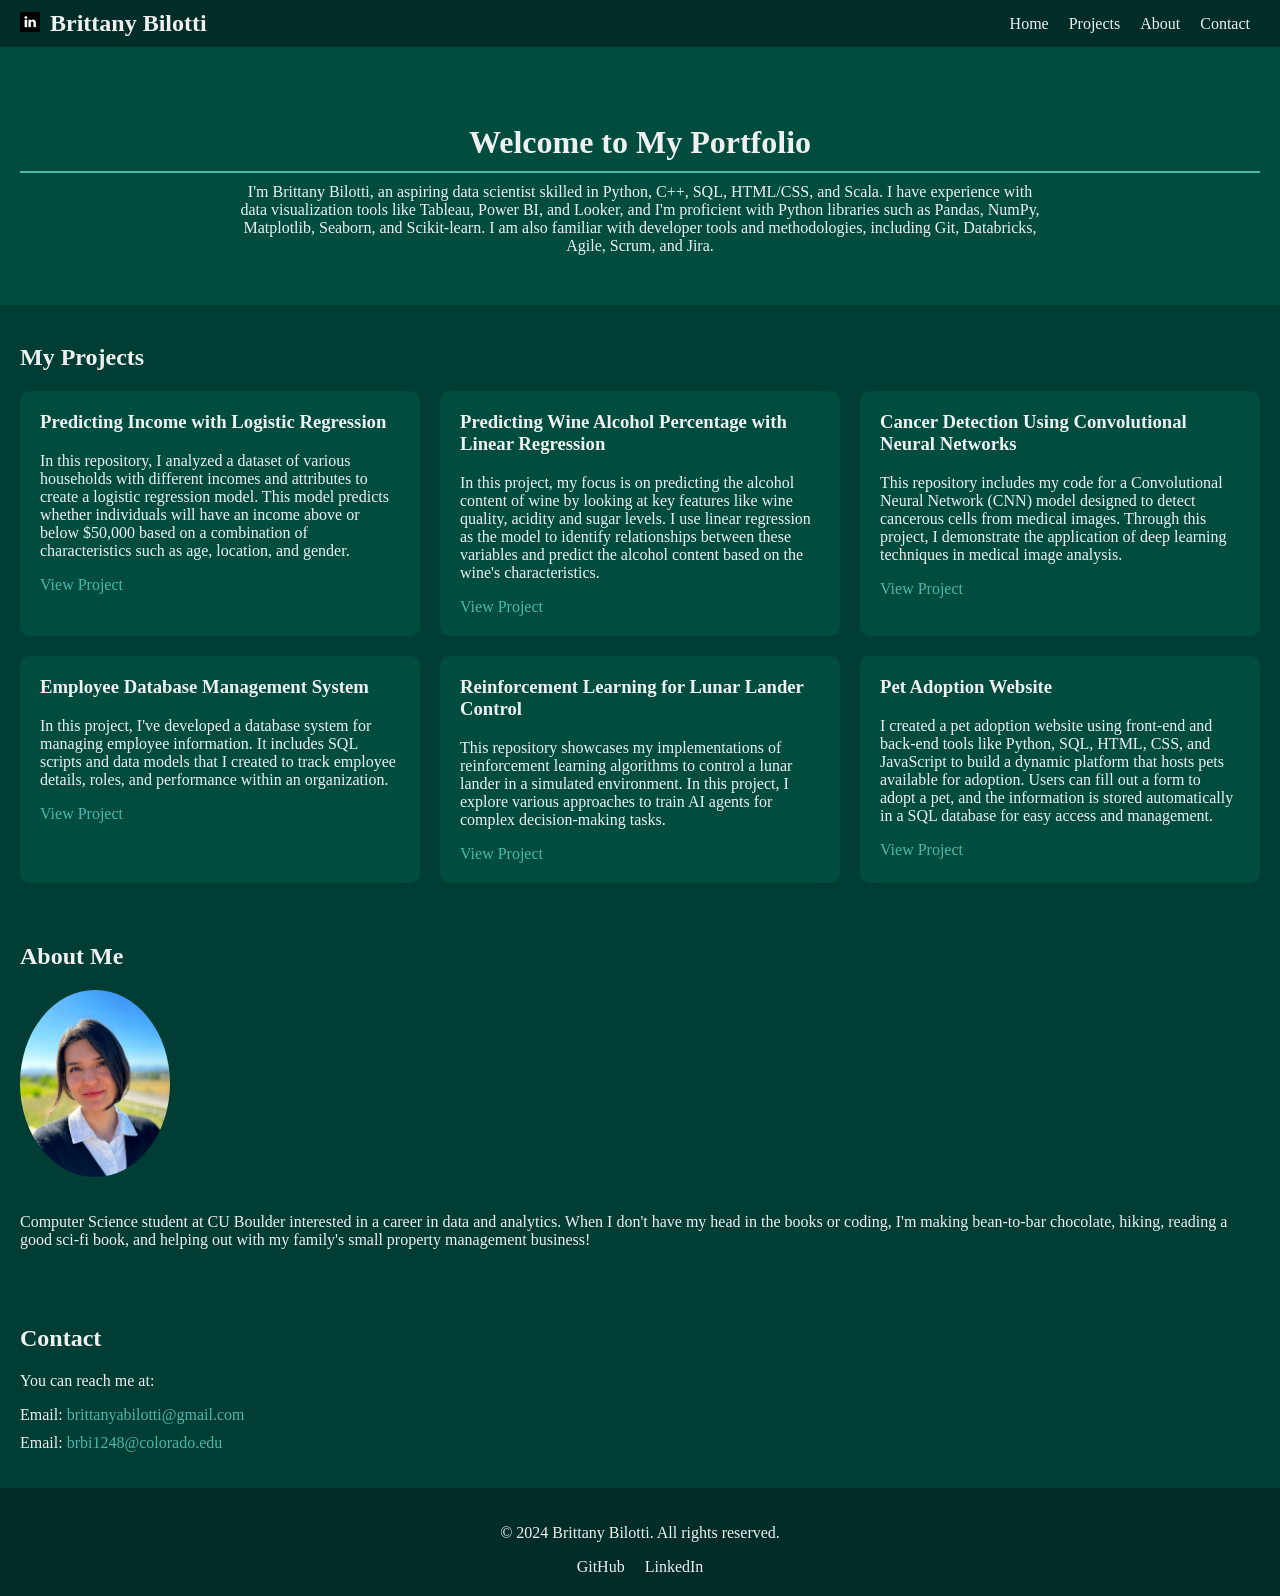
==== commit e338b882: "Update index.html" ====
--- a/index.html
+++ b/index.html
@@ -42,7 +42,7 @@
 
             <article class="project-card">
                 <h3>Predicting Wine Alcohol Percentage with Linear Regression</h3>
-                <p>In this project, my focus is on predicting the alcohol content of wine by looking at key like wine quality, acidity and sugar levels. I use linear regression as the model to identify relationships between these variables and predict the alcohol content based on the wine's characteristics.</p>
+                <p>In this project, my focus is on predicting the alcohol content of wine by looking at key features like wine quality, acidity and sugar levels. I use linear regression as the model to identify relationships between these variables and predict the alcohol content based on the wine's characteristics.</p>
                 <a href="https://github.com/brbi1248/Wine_Quality" class="project-link">View Project</a>
             </article>
 
